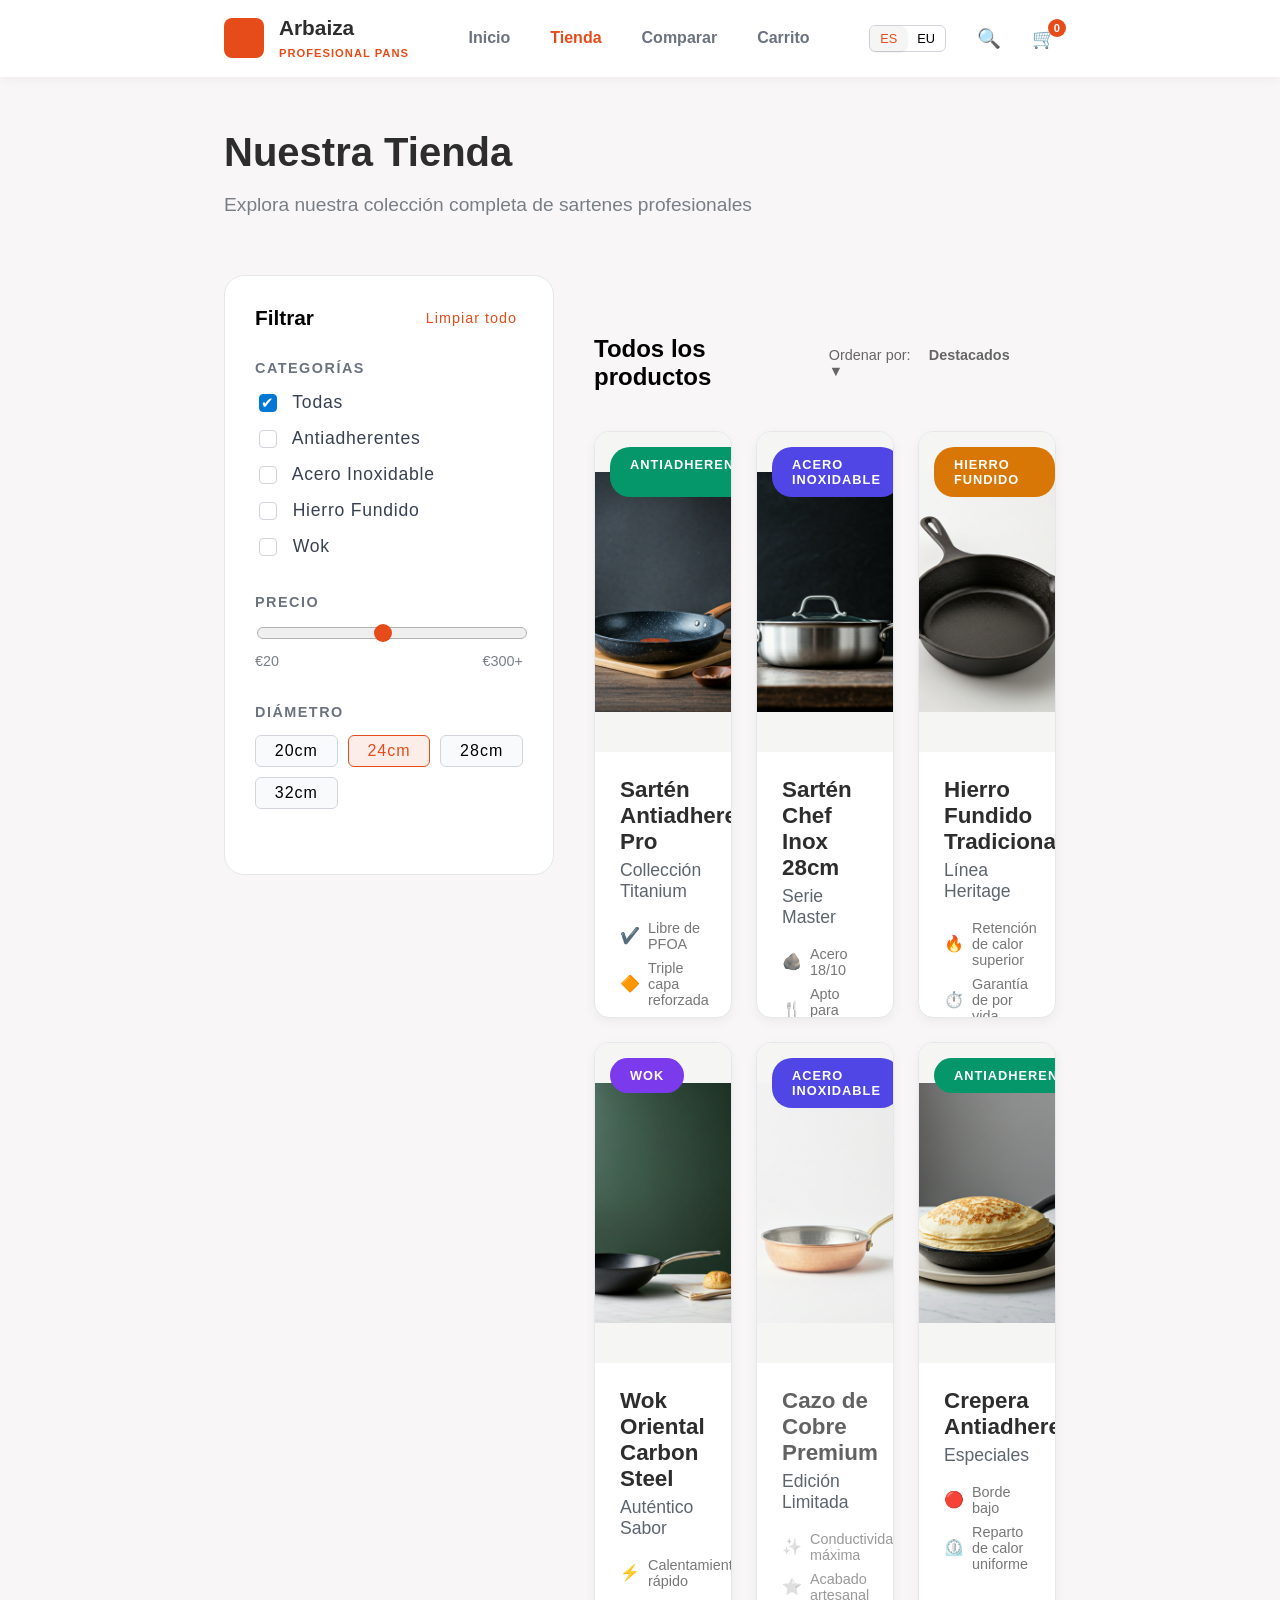
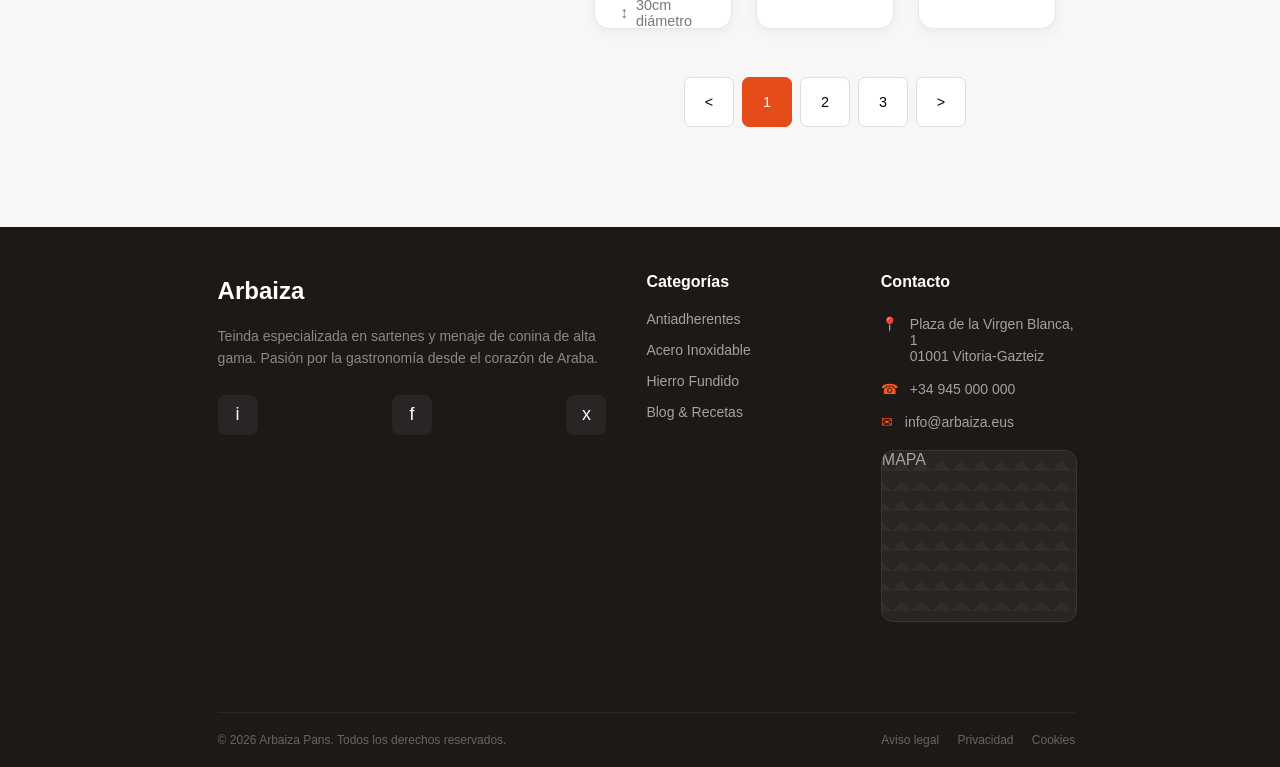
==== store.html @ c4584f26 "Store terminado" ====
<!DOCTYPE html>
<html lang="en">
<head>
    <meta charset="UTF-8">
    <meta name="viewport" content="width=device-width, initial-scale=1.0">
    <title>Arbaiza | PROFESIONAL PANS</title>
    <link rel="stylesheet" href="styles/style.css">
    <link rel="stylesheet" href="styles/style-store.css">
    <style>
        body {
            margin: 0;
            font-family: 'Segoe UI', Tahoma, Geneva, Verdana, sans-serif;
            background-color: #F8F6F6;
        }
    </style>
</head>
<body>
    <header class="header-container">
        <a href="index.html" class="brand-section">
            <div class="logo-box"></div>
            <div class="brand-text">
                <span class="brand-name">Arbaiza</span>
                <span class="brand-subtitle">PROFESIONAL PANS</span>
            </div>
        </a>

        <nav class="nav-menu">
            <a href="index.html" class="nav-link">Inicio</a>
            <a href="store.html" class="nav-link active">Tienda</a>
            <a href="comparison.html" class="nav-link">Comparar</a>
            <a href="cart.html" class="nav-link">Carrito</a>
        </nav>

        <div class="nav-actions">
            <div class="lang-selector">
                <span class="lang-option selected">ES</span>
                <span class="lang-option">EU</span>
            </div>

            <button class="icon-btn">🔍</button>

            <a href="cart.html" class="cart icon-btn">
                🛒
                <span class="cart-badge">0</span>
            </a>
        </div>
    </header>

    <main>
        <section class="store-header">
            <h1>Nuestra Tienda</h1>
            <p>Explora nuestra colección completa de sartenes profesionales</p>
        </section>
        <section class="store-container">
            <aside class="filters-sidebar">
                <div class="filter-group-header">
                    <h3>Filtrar</h3>
                    <button class="clear-filters">Limpiar todo</button>
                </div>
                <div class="filter-section">
                    <h4>CATEGORÍAS</h4>
                    <label class="filter-item"><input type="checkbox" checked> Todas</label>
                    <label class="filter-item"><input type="checkbox"> Antiadherentes</label>
                    <label class="filter-item"><input type="checkbox"> Acero Inoxidable</label>
                    <label class="filter-item"><input type="checkbox"> Hierro Fundido</label>
                    <label class="filter-item"><input type="checkbox"> Wok</label>
                </div>
                <div class="filter-section">
                    <h4>PRECIO</h4>
                    <div>
                        <input type="range" min="20" max="300" value="150" class="slider">
                        <div class="price-labels">
                            <span>€20</span>
                            <span>€300+</span>
                        </div>
                    </div>
                </div>
                <div class="filter-section">
                    <h4>DIÁMETRO</h4>
                    <div class="diameter-options">
                        <button class="diam-btn">20cm</button>
                        <button class="diam-btn active">24cm</button>
                        <button class="diam-btn">28cm</button>
                        <button class="diam-btn">32cm</button>
                    </div>
                </div>
            </aside>

            <div class="store-products-wrapper" style="margin-top: 40px;">
                <div class="cat-header">
                    <h2>Todos los productos</h2>
                    <div class="order-by">
                        <span>Ordenar por: &emsp;<strong>Destacados</strong></span>
                        <span>&emsp;&emsp;▼</span>
                    </div>
                </div>
                <div class="products">
                    <article class="products-card">
                        <div class="cards">
                            <span class="card card-green">ANTIADHERENTE</span>
                            <span class="card card-orange">BEST SELLER</span>
                        </div>
                        <div class="product-img">
                            <img src="images/antiadherente.png">
                        </div>
                        <div class="product-info">
                            <h3>Sartén Antiadherente Pro</h3>
                            <p class="collection">Collección Titanium</p>
                            <div class="spect">
                                <p><span>✔️</span> Libre de PFOA</p>
                                <p><span>🔶</span> Triple capa reforzada</p>
                            </div>
                            <div class="product-footer">
                                <span class="price">€45.90</span>
                                <button class="add-to-card">🛒</button>
                            </div>
                        </div>
                    </article>
                    <article class="products-card">
                        <div class="cards">
                            <span class="card card-blue">ACERO INOXIDABLE</span>
                        </div>
                        <div class="product-img">
                            <img src="images/inox.png">
                        </div>
                        <div class="product-info">
                            <h3>Sartén Chef Inox 28cm</h3>
                            <p class="collection">Serie Master</p>
                            <div class="spect">
                                <p><span>🪨</span> Acero 18/10</p>
                                <p><span>🍴</span> Apto para horno</p>
                            </div>
                            <div class="product-footer">
                                <span class="price">€62.50</span>
                                <button class="add-to-card">🛒</button>
                            </div>
                        </div>
                    </article>
                    <article class="products-card">
                        <div class="cards">
                            <span class="card card-yellow">HIERRO FUNDIDO</span>
                        </div>
                        <div class="product-img">
                            <img src="images/hierro.png">
                        </div>
                        <div class="product-info">
                            <h3>Hierro Fundido Tradicional</h3>
                            <p class="collection">Línea Heritage</p>
                            <div class="spect">
                                <p><span>🔥</span> Retención de calor superior</p>
                                <p><span>⏱️</span> Garantía de por vida</p>
                            </div>
                            <div class="product-footer">
                                <span class="price">€38.00</span>
                                <button class="add-to-card">🛒</button>
                            </div>
                        </div>
                    </article>
                    <article class="products-card">
                        <div class="cards">
                            <span class="card card-purple">WOK</span>
                        </div>
                        <div class="product-img">
                            <img src="images/wok.png">
                        </div>
                        <div class="product-info">
                            <h3>Wok Oriental Carbon Steel</h3>
                            <p class="collection">Auténtico Sabor</p>
                            <div class="spect">
                                <p><span>⚡</span> Calentamiento rápido</p>
                                <p><span>↕️</span> 30cm diámetro</p>
                            </div>
                            <div class="product-footer">
                                <span class="price">€54.20</span>
                                <button class="add-to-card">🛒</button>
                            </div>
                        </div>
                    </article>
                    <article class="products-card product-card-agotado">
                        <div class="cards">
                            <span class="card card-blue">ACERO INOXIDABLE</span>
                            <span class="card card-grey">AGOTADO</span>
                        </div>
                        <div class="product-img">
                            <img src="images/cobre.png">
                        </div>
                        <div class="product-info">
                            <h3>Cazo de Cobre Premium</h3>
                            <p class="collection">Edición Limitada</p>
                            <div class="spect">
                                <p><span>✨</span> Conductividad máxima</p>
                                <p><span>⭐</span> Acabado artesanal</p>
                            </div>
                            <div class="product-footer">
                                <span class="price">€120.00</span>
                                <button class="add-to-card">🔔</button>
                            </div>
                        </div>
                    </article>
                    <article class="products-card">
                        <div class="cards">
                            <span class="card card-green">ANTIADHERENTE</span>
                            <span class="card card-red">-15%</span>
                        </div>
                        <div class="product-img">
                            <img src="images/crepera.png">
                        </div>
                        <div class="product-info">
                            <h3>Crepera Antiadherente</h3>
                            <p class="collection">Especiales</p>
                            <div class="spect">
                                <p><span>🔴</span> Borde bajo</p>
                                <p><span>⏲️</span> Reparto de calor uniforme</p>
                            </div>
                            <div class="product-footer">
                                <div class="price-group">
                                    <span class="descuento">€32.00</span>
                                    <span class="price">€27.20</span>
                                </div>
                                <button class="add-to-card">🛒</button>
                            </div>
                        </div>
                    </article>
                </div>
                <nav class="paginacion" >
                    <button class="pag-nav">&lt;</button>
                    <button class="pag-num active">1</button>
                    <button class="pag-num">2</button>
                    <button class="pag-num">3</button>
                    <button class="pag-nav">&gt;</button>
                </nav>
            </div>
        </section>
    </main>

    <footer>
        <div class="footer-container">
            <div class="footer-bio">
                <h2>Arbaiza</h2>
                <p>Teinda especializada en sartenes y menaje de conina de alta gama. Pasión por la gastronomía desde el corazón de Araba.</p>
                <div class="social-icons">
                    <div class="icon-box">i</div>
                    <div class="icon-box">f</div>
                    <div class="icon-box">x</div>
                </div>
            </div>
            <div class="footer-cat">
                <h3>Categorías</h3>
                <ul>
                    <li>Antiadherentes</li>
                    <li>Acero Inoxidable</li>
                    <li>Hierro Fundido</li>
                    <li>Blog & Recetas</li>
                </ul>
            </div>
            <div class="footer-contact">
                <h3>Contacto</h3>
                <div class="contact-item">
                    <span class="contact-icon">&#128205;</span>
                    <p>Plaza de la Virgen Blanca, 1<br>01001 Vitoria-Gazteiz</p>
                </div>
                <div class="contact-item">
                    <span class="contact-icon">&#9742;</span>
                    <p>+34 945 000 000</p>
                </div>
                <div class="contact-item">
                    <span class="contact-icon">&#9993;</span>
                    <p>info@arbaiza.eus</p>
                </div>
                <div class="map-box">MAPA</div>
            </div>
        </div>
        <div class="footer-bottom">
            <span>&copy; 2026 Arbaiza Pans. Todos los derechos reservados.</span>
            <div class="legal-links">
                <span>Aviso legal</span>
                <span>Privacidad</span>
                <span>Cookies</span>
            </div>
        </div>
    </footer>
</body>
</html>
---- styles/style.css ----
/*********
* Header *
*********/

.header-container {
	padding: 18px 17.5%;
	display: flex;
	align-items: center;
	justify-content: space-between;
	/* padding: 20px 5%; */
	background-color: #ffffff;
	box-shadow: 0 2px 10px rgba(0, 0, 0, 0.05);
}

/* Header Brand Logo */
.brand-section {
	display: flex;
	align-items: center;
	gap: 15px;
	text-decoration: none;
	cursor: pointer;
}
.logo-box {
	width: 40px;
	height: 40px;
	background-color: #e64c19;
	border-radius: 8px;
}
.brand-text {
	display: flex;
	flex-direction: column;
}
.brand-name {
	font-size: 1.3rem;
	font-weight: 800;
	color: #2d2d2d;
	line-height: 1;
}
.brand-subtitle {
	font-size: 0.7rem;
	font-weight: 700;
	color: #e64c19;
	letter-spacing: 1px;
	margin-top: 8px;
}

/* Header Navegacion */
.nav-menu {
	display: flex;
	gap: 2.5rem;
}
.nav-link {
	text-decoration: none;
	color: #6b7280;
	font-size: 1rem;
	font-weight: 700;
}
.nav-link:hover, .nav-link.active {
	color: #e64c19;
}

/* Header Actions */
.nav-actions {
	display: flex;
	align-items: center;
	gap: 25px;
}
.lang-selector {
	display: flex;
	background-color: #ffffff;
	border-radius: 6px;
	border: 1px solid #d1d5db;
	font-size: 0.8rem;
}
.lang-option {
	padding: 5px 10px;
	cursor: pointer;
}
.lang-option:hover {
	color: #e64c19;
}
.lang-option.selected {
	background-color: #f5f5f4;
	color: #e64c19;
	padding: 5px 10px;
	border-radius: 8px;
	box-shadow: 0 1px 3px rgba(0,0,0,0.1);
}
.icon-btn {
	background: none;
	border: none;
	cursor: pointer;
	font-size: 1.2rem;
	text-decoration: none;
}
.icon-btn:hover {
	color: #e64c19;
}
.cart {
	position: relative;
}
.cart-badge {
	position: absolute;
	top: -8px;
	right: -10px;
	background-color: #e64c19;
	color: white;
	font-size: 0.7rem;
	width: 18px;
	height: 18px;
	border-radius: 50%;
	display: flex;
	align-items: center;
	justify-content: center;
	font-weight: bold;
}



/*******
* Main *
*******/

.main {
	background: linear-gradient(to right, 
			rgba(30, 10, 1, 0.8) 0%, 
			rgba(30, 10, 1, 0.4) 60%, 
			rgba(30, 10, 1, 0.1) 100% ), 
		linear-gradient(rgba(0,0,0,0.5), rgba(0,0,0,0.5)),
		url('../images/cocina.png') center/cover;
	height: 600px;
	display: flex;
	align-items: center;
	justify-content: center;
	text-align: left;
	color: white;
}
.main-content h1 {
	font-size: 4rem;
	margin-bottom: 1rem;
}
.main-content p {
	max-width: 750px;
	font-size: 1.3rem;
	opacity: 0.7;
	margin-bottom: 3rem;
}
.btn-catalogo {
	background-color: #e64c19;
	text-decoration: none;
	color: #ffffff;
	padding: 15px 40px;
	border-radius: 11px;
	font-weight: bold;
	font-size: 1.2rem;
}

.categories {
	display: grid;
	grid-template-columns: repeat(2, 1fr);
	gap: 20px;
	padding: 50px 20% 10px;
}
.categori-card {
	height: 220px;
	border-radius: 15px;
	display: flex;
	align-items: flex-end;
	background-size: cover;
	background-position: center;
	cursor: pointer;
}
/* .categori-card:hover {
	transform: translateY(-5px);
} */
.cat-anti {
	background:
		linear-gradient(to top, 
				rgba(0, 0, 0, 0.8) 0%, 
				rgba(0, 0, 0, 0.4) 40%, 
				rgba(0, 0, 0, 0.1) 80% ), 
		url('../images/antiadherente.png') center/cover;
}
.cat-inox {
	background:
		linear-gradient(to top, 
				rgba(0, 0, 0, 0.8) 0%, 
				rgba(0, 0, 0, 0.4) 40%, 
				rgba(0, 0, 0, 0.1) 80% ), 
		url('../images/inox2.png') center/cover;
}
.cat-hierro {
	background:
		linear-gradient(to top, 
				rgba(0, 0, 0, 0.8) 0%, 
				rgba(0, 0, 0, 0.4) 40%, 
				rgba(0, 0, 0, 0.1) 80% ), 
		url('../images/hierro2.png') center/cover;
}
.cat-wok {
	background:
		linear-gradient(to top, 
				rgba(0, 0, 0, 0.8) 0%, 
				rgba(0, 0, 0, 0.4) 40%, 
				rgba(0, 0, 0, 0.1) 80% ), 
		url('../images/wok.png') center/cover;
}
.cat-info {
	color: white;
	margin: 30px;
}
.cat-info h3 {
	font-size: 1.5rem;
	margin: 0;
	margin-bottom: 10px;
}
.cat-info p {
	opacity: 0.8;
	font-size: 1.1rem;
	margin: 0;
}

/* Catalogo */
.cat-container {
	padding: 10px 20%;
}
.cat-header {
	display: flex;
	justify-content: space-between;
	align-items: center;
	margin-bottom: 20px;
}
.cat-header h2 {
	font-size: 1.5rem;
}
.order-by {
	font-size: 0.9rem;
	cursor: pointer;
	color: #666;
}

/* Productos */
.products {
	display: grid;
	grid-template-columns: repeat(3, 1fr);
	gap: 2rem;
	margin-bottom: 3rem;
}
.products-card {
	background-color: #ffffff;
	border-radius: 15px;
	border: 1px solid #E5E7EB;
	overflow: hidden;
	position: relative;
	display: flex;
	flex-direction: column;
	box-shadow: 0 4px 12px rgba(0,0,0,0.05);
	/* transition: transform 0.3s ease, box-shadow 0.3s ease; */
}
/* .products-card:hover {
	transform: translateY(-8px);
	box-shadow: 0 10px 20px rgba(0,0,0,0.1);
} */
.cards {
	/* justify-content: space-between; */
	position: absolute;
	top: 15px;
	left: 15px;
	display: flex;
	gap: 8px;
	z-index: 10;
}
.card {
	padding: 10px;
	font-weight: 800;
	letter-spacing: 1px;
	padding: 10px 20px;
	border-radius: 20px;
	color: #ffffff;
	font-size: 0.8rem;
}
.card-green { background-color: #059669; }
.card-yellow { background-color: #D97706; }
.card-blue { background-color: #4F46E5; }
.card-purple { background-color: #7C3AED; }
.card-orange { background-color: #E64C19; }
.card-red { background-color: #DC2626; }
.card-grey { background-color: #8E939E; }
.product-img {
	background-color: #F5F5F4;
	height: 320px;
	display: flex;
	align-items: center;
	justify-content: center;
}
.product-img img {
	height: 75%;
	width: auto;
}
.product-info {
	height: 215px;
	padding: 25px;
}
.product-info h3 {
	margin: 0;
	color: #2D2D2D;
	font-size: 1.4rem;
}
.product-card-agotado .product-img img {
	filter: opacity(0.7);
}
.product-card-agotado .product-info h3,
.product-card-agotado .product-info .spect {
	filter: grayscale(1) opacity(0.75);
}
.product-card-agotado .price {
	color: #bbb;
	text-decoration: line-through;
	font-size: 1rem;
	font-weight: normal;
}
.product-card-agotado .cart-btn {
	background-color: #f5f5f5;
	color: #999;
}
.product-card-agotado .cart-btn:hover {
	background-color: #eeeeee;
	color: #666;
}
.collection {
	color: #5C656D;
	margin-top: 5px;
	font-size: 1.1rem;
}
.spect {
	margin-bottom: 25px;
}
.spect p {
	font-size: 0.9rem;
	color: #777;
	margin: 8px 0;
	display: flex;
	align-items: center;
}
.spect span {
	margin-right: 8px;
	font-size: 1rem;
}
.product-footer {
	display: flex;
	justify-content: space-between;
	align-items: center;
	padding-top: 15px;
}
.price {
	color: #E64C19;
	font-size: 1.5rem;
	font-weight: 700;
}
.price-group {
	display: flex;
	align-items: baseline; 
	gap: 10px;
}
.descuento {
	color: #bbb;
	text-decoration: line-through;
	font-size: 1rem;
}
.add-to-card {
	background-color: #FCEDE8;
	border: none;
	width: 50px;
	height: 50px;
	font-size: 1.5rem;
	border-radius: 15px;
	/* color: #E45d33; */
	cursor: pointer;
}
.add-to-card:hover {
	background-color: #EA7751;
}

/* Navegacion de paginas */
.paginacion {
	display: flex;
	justify-content: center;
	gap: 8px;
	margin-bottom: 40px;
}
.pag-nav, .pag-num {
	width: 50px;
	height: 50px;
	display: flex;
	align-items: center;
	justify-content: center;
	border: 1px solid #ddd;
	background-color: #ffffff;
	border-radius: 7px;
	cursor: pointer;
	font-size: 0.9rem;
}
.pag-num.active {
	background-color: #E64C19;
	border-color: #e64c19;
	color: #ffffff;
}
.pag-num:hover:not(.active) {
	background-color: #f0f0f0;
}



/*********
* Footer *
*********/

footer {
	background-color: #1c1917;
	color: #a3a3a3;
	padding: 30px 16% 20px 17%;
}
.footer-container {
	display: grid;
	grid-template-columns: 2fr 1fr 1fr;
	gap: 40px;
	/* max-width: 1200px; */
	margin: 0 auto;
}

/* Footer Bio */
.footer-bio {
	max-width: 420px;
}
.footer-bio h2 {
	color: #ffffff;
	font-size: 24px;
	margin-bottom: 20px;
}
.footer-bio p {
	line-height: 1.6;
	font-size: 14px;
	margin-bottom: 25px;
	color: #908781;
}
.social-icons {
	display: flex;
	justify-content: space-between;
	gap: 15px;
}
.icon-box {
	width: 40px;
	height: 40px;
	background-color: #292524;
	border-radius: 8px;
	display: flex;
	justify-content: center;
	align-items: center;
	color: #ffffff;
	font-size: 18px;
	cursor: pointer;
}

/* Footer Categorias */
.footer-cat h3 {
	color: #ffffff;
	font-size: 16px;
	margin-bottom: 20px;
}
.footer-cat ul {
	list-style: none;
	padding: 0;
}
.footer-cat li {
	margin-bottom: 15px;
	font-size: 14px;
	cursor: pointer;
}
.footer-cat li:hover {
	color: #ffffff;
}

/* Footer Contacto */
.footer-contact h3 {
	color: #ffffff;
	font-size: 16px;
	margin-bottom: 25px;
}
.contact-item {
	display: flex;
	align-items: flex-start;
	gap: 12px;
	font-size: 14px;
	margin-bottom: 17px;
}
.footer-contact p {
	margin: 0;
}
.contact-item span.contact-icon {
	color: #ff5722;
}
.map-box {
	width: 100%;
	height: 170px;
	background: #2a2522; /* Placeholder del mapa */
	border-radius: 12px;
	margin-top: 20px;
	margin-bottom: 40px;
	overflow: hidden;
	border: 1px solid #3d3531;
	/* Simulación visual del mapa */
	background-image: linear-gradient(45deg, #332d2a 25%, transparent 25%), 
						linear-gradient(-45deg, #332d2a 25%, transparent 25%);
	background-size: 20px 20px;
}

/* Footer Bottom */
.footer-bottom {
	margin-top: 50px;
	padding-top: 20px;
	border-top: 1px solid #2d2825;
	display: flex;
	justify-content: space-between;
	font-size: 12px;
	color: #666;
}
.legal-links span {
	margin-left: 15px;
	cursor: pointer;
}
---- styles/style-store.css ----
/********
* Store *
********/
/* Header */
.store-header {
    padding: 20px 17.5% 20px;
    /* Linea */
}
.store-header h1 {
    font-size: 2.5rem;
    margin-bottom: 10px;
    color: #2D2D2D;
}
.store-header p {
    color: #787E87;
    font-size: 1.2rem;
}

/* Store container */
.store-container {
    display: grid;
    grid-template-columns: 350px 1fr; /* Cambiar tamamnio */
    gap: 20px;
    padding: 20px 17.5% 60px
}
.filters-sidebar {
    margin-right: 20px;
    background-color: #ffffff;
    padding: 30px;
    border-radius: 20px;
    border: 1px solid #E5E7EB;
    height: fit-content;
}
.filter-group-header {
    display: flex;
    justify-content: space-between;
    align-items: center;
    margin-bottom: 30px;
}
.filter-group-header h3 {
    margin: 0;
    font-size: 1.3rem;
}
.clear-filters {
    background: none;
    border: none;
    color: #E64C19;
    font-size: 0.9rem;
    cursor: pointer;
    letter-spacing: 1px;
}

.filter-section {
    margin-bottom: 35px;
}
.filter-section h4 {
    font-size: 0.9rem;
    letter-spacing: 1.5px;
    color: #6B7280;
    margin-bottom: 15px;
}
.filter-item {
    display: block;
    margin-bottom: 12px;
    font-size: 1.1rem;
    letter-spacing: 0.75px;
    color: #374151;
    cursor: pointer;
}
.filter-item input {
    margin-right: 10px;
    appearance: none;
    -webkit-appearance: none;
    width: 18px;
    height: 18px;
    border: 1px solid #d1d5db;
    border-radius: 4px;
    background-color: #fFFFff;
    cursor: pointer;
    position: relative;
    vertical-align: middle;
}
.filter-item input[type="checkbox"]:checked {
    background-color: #0078D4;
    border-color: #0078D4;
}
.filter-item input[type="checkbox"]:checked::after {
    content: '✔';
    position: absolute;
    color: white;
    font-size: 15px;
    top: 45%;
    left: 48%;
    transform: translate(-50%, -50%);
}
.slider {
    appearance: none;
    -webkit-appearance: none;
    width: 100%;
    height: 10px;
    cursor: pointer;
    border-radius: 20px;
    background-color: #EFEFEF;
    border: 1px solid #B2B2B2;
}
.slider::-webkit-slider-thumb {
    appearance: none;
    width: 18px;
    height: 18px;
    background: #E64C19;
    border-radius: 50%;
    cursor: pointer;
}
.price-labels {
    display: flex;
    justify-content: space-between;
    margin-top: 10px;
    font-size: 0.9rem;
    color: #797F88;
}
.diameter-options {
    display: grid;
    grid-template-columns: repeat(3, 1fr);
    gap: 10px;
}
.diam-btn {
    padding: 6px 5px;
    border: 1px solid #D1D5DB;
    background-color: #F9FAFB;
    border-radius: 6px;
    font-size: 1rem;
    letter-spacing: 1px;
    cursor: pointer;
}
.diam-btn.active, .diam-btn:hover {
    background-color: #FCEDE8;
    color: #E64C19;
    border-color: #E64C19;
}

/* Products */
.store-products-wrapper .products {
    grid-template-columns: repeat(3, 1fr);
    gap: 1.5rem;
}
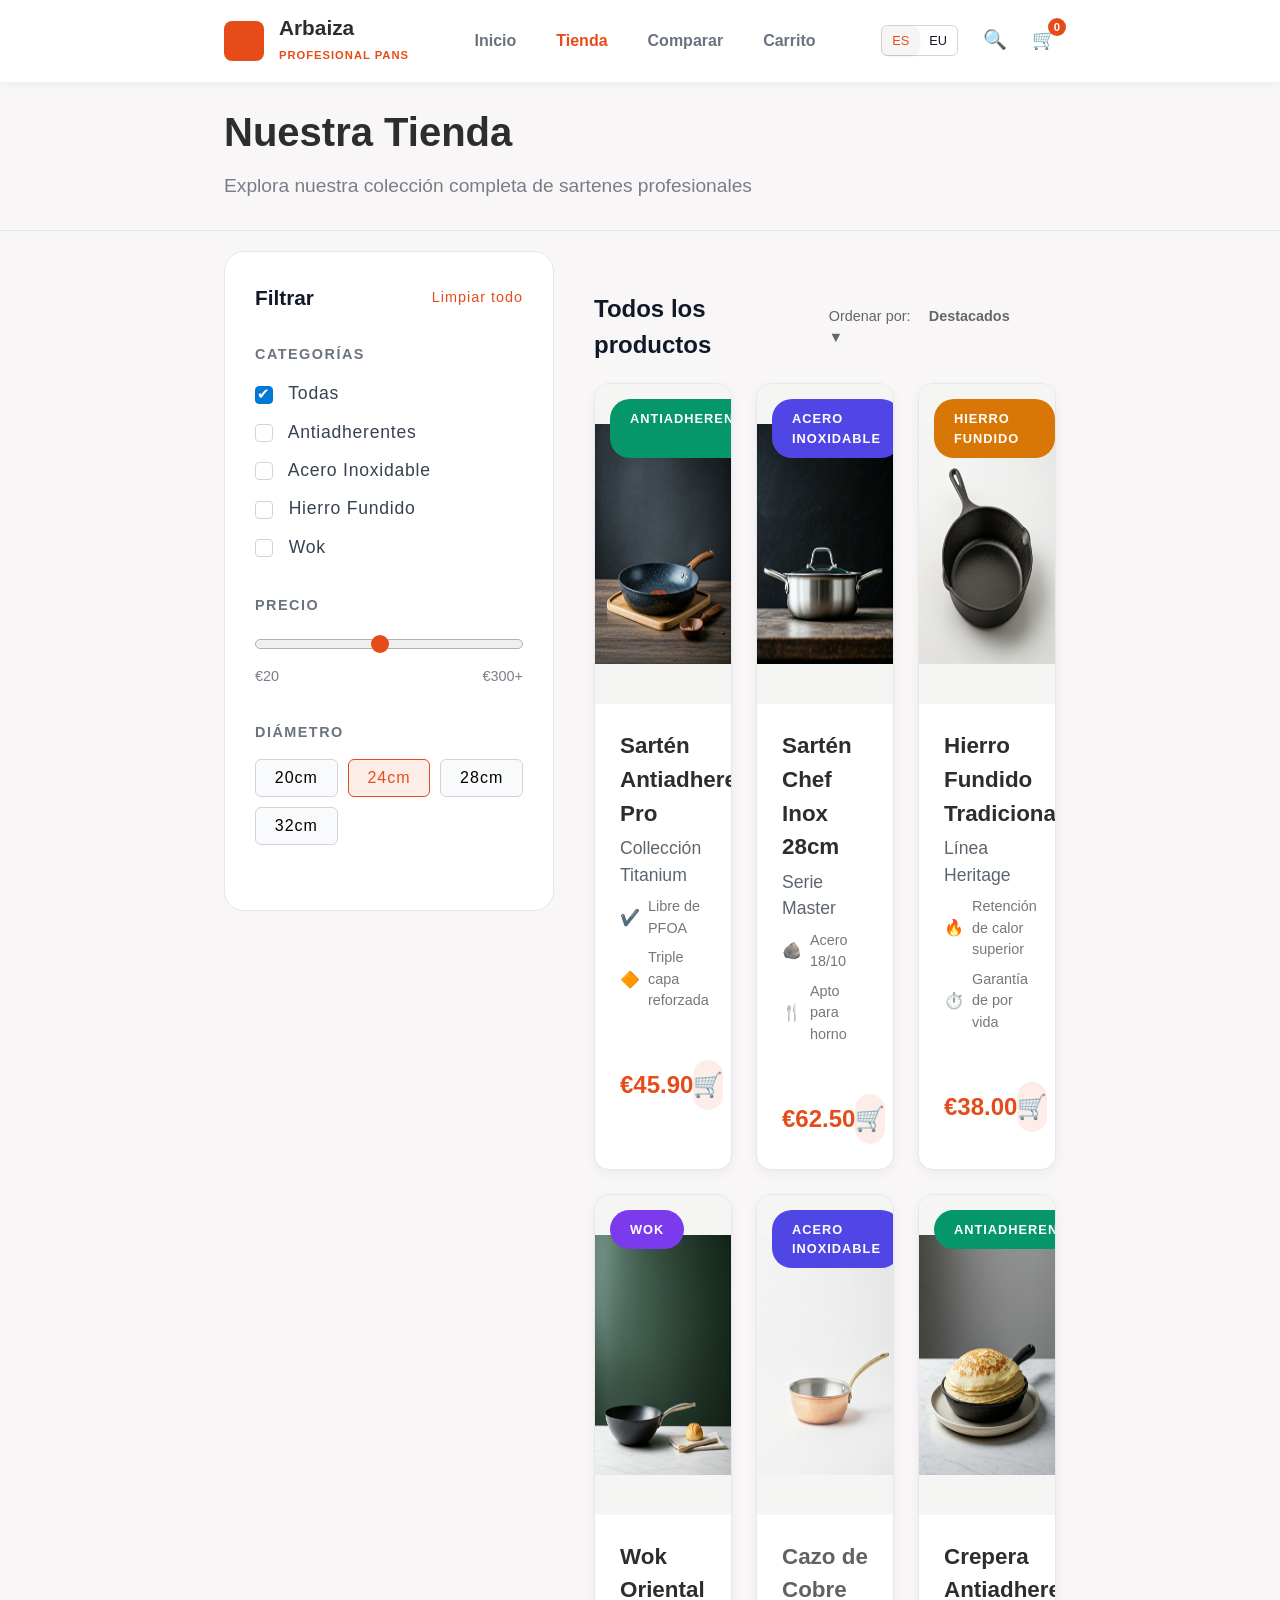
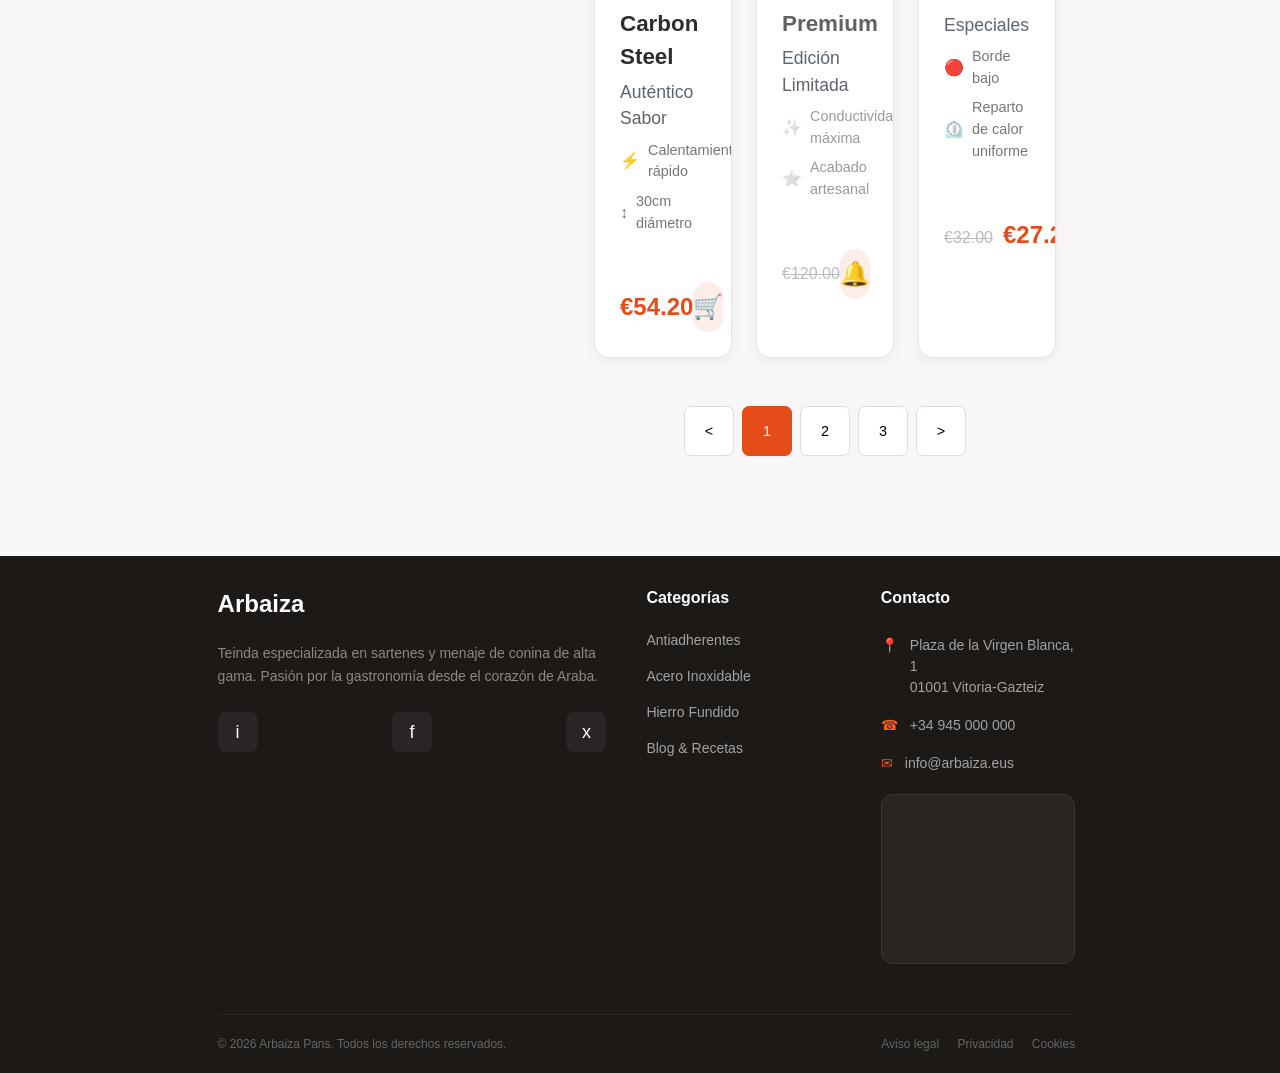
==== commit 7ffe51d7: "Proyecto terminado" ====
--- a/store.html
+++ b/store.html
@@ -5,14 +5,7 @@
     <meta name="viewport" content="width=device-width, initial-scale=1.0">
     <title>Arbaiza | PROFESIONAL PANS</title>
     <link rel="stylesheet" href="styles/style.css">
-    <link rel="stylesheet" href="styles/style-store.css">
-    <style>
-        body {
-            margin: 0;
-            font-family: 'Segoe UI', Tahoma, Geneva, Verdana, sans-serif;
-            background-color: #F8F6F6;
-        }
-    </style>
+    <link rel="stylesheet" href="styles/style-extra.css">
 </head>
 <body>
     <header class="header-container">
@@ -267,7 +260,15 @@
                     <span class="contact-icon">&#9993;</span>
                     <p>info@arbaiza.eus</p>
                 </div>
-                <div class="map-box">MAPA</div>
+                <div class="map-box">
+                    <iframe 
+                        src="https://www.google.com/maps/embed?pb=!1m18!1m12!1m3!1d2925.215570087132!2d-2.675314023419389!3d42.84719260421293!2m3!1f0!2f0!3f0!3m2!1i1024!2i768!4f13.1!3m3!1m2!1s0xd4fc26c79a9f979%3A0x66c5c84d7a8d870!2sPlaza%20de%20la%20Virgen%20Blanca%2C%2001001%20Vitoria-Gasteiz%20Araba!5e0!3m2!1ses!2ses!4v1700000000000!5m2!1ses!2ses" 
+                        style="border:0;" 
+                        allowfullscreen="" 
+                        loading="lazy" 
+                        referrerpolicy="no-referrer-when-downgrade">
+                    </iframe>
+                </div>
             </div>
         </div>
         <div class="footer-bottom">
--- a/styles/style.css
+++ b/styles/style.css
@@ -1,6 +1,59 @@
+/* Reset */
+/* 1. CSS Reset & Global Base */
+*, *::before, *::after {
+    margin: 0;
+    padding: 0;
+    box-sizing: border-box; /* Crucial para que el padding no afecte al ancho total */
+    outline: none;
+}
+
+html {
+    scroll-behavior: smooth; /* Para que la navegación entre secciones sea fluida */
+    font-size: 16px; /* Base para el uso de unidades REM */
+}
+
+body {
+    line-height: 1.5;
+    -webkit-font-smoothing: antialiased; /* Mejora la legibilidad de la fuente */
+    background-color: #F8F6F6; /* Gris muy claro de fondo que vemos en las capturas */
+    color: #111827; /* Gris oscuro casi negro para el texto principal */
+    font-family: 'Segoe UI', Tahoma, Geneva, Verdana, sans-serif;
+}
+
+/* 2. Reseteo de elementos específicos */
+img, picture, video, canvas, svg {
+    display: block;
+    max-width: 100%; /* Evita que las imágenes se salgan de sus contenedores */
+}
+
+input, button, textarea, select {
+    font: inherit; /* Hereda la tipografía del body */
+}
+
+a {
+    text-decoration: none;
+    color: inherit;
+}
+
+ul, ol {
+    list-style: none; /* Quita los puntos de las listas (usado en el footer) */
+}
+
+button {
+    cursor: pointer;
+    border: none;
+    background: none;
+}
+
+
 /*********
 * Header *
 *********/
+body {
+	margin: 0;
+	font-family: 'Segoe UI', Tahoma, Geneva, Verdana, sans-serif;
+	background-color: #F8F6F6;
+}
 
 .header-container {
 	padding: 18px 17.5%;
@@ -298,7 +351,7 @@
 	width: auto;
 }
 .product-info {
-	height: 215px;
+	height: auto;
 	padding: 25px;
 }
 .product-info h3 {
@@ -500,18 +553,18 @@
 	color: #ff5722;
 }
 .map-box {
-	width: 100%;
-	height: 170px;
-	background: #2a2522; /* Placeholder del mapa */
-	border-radius: 12px;
-	margin-top: 20px;
-	margin-bottom: 40px;
-	overflow: hidden;
-	border: 1px solid #3d3531;
-	/* Simulación visual del mapa */
-	background-image: linear-gradient(45deg, #332d2a 25%, transparent 25%), 
-						linear-gradient(-45deg, #332d2a 25%, transparent 25%);
-	background-size: 20px 20px;
+    width: 100%;
+    height: 170px;
+    background: #2a2522; 
+    border-radius: 12px;
+    margin-top: 20px;
+    overflow: hidden;
+    border: 1px solid #3d3531;
+    position: relative;
+}
+.map-box iframe {
+    width: 100%;
+    height: 100%;
 }
 
 /* Footer Bottom */
--- a/styles/style-extra.css
+++ b/styles/style-extra.css
@@ -0,0 +1,601 @@
+/********
+* Store *
+********/
+/* Header */
+.store-header {
+    padding: 20px 17.5% 10px;
+    border-bottom: 1px solid #E5E7EB;
+}
+.store-header h1 {
+    font-size: 2.5rem;
+    margin-bottom: 10px;
+    color: #2D2D2D;
+}
+.store-header p {
+    color: #787E87;
+    font-size: 1.2rem;
+    margin-bottom: 20px;
+}
+
+/* Store container */
+.store-container {
+    display: grid;
+    grid-template-columns: 350px 1fr; /* Cambiar tamamnio */
+    gap: 20px;
+    padding: 20px 17.5% 60px;
+}
+.filters-sidebar {
+    margin-right: 20px;
+    background-color: #ffffff;
+    padding: 30px;
+    border-radius: 20px;
+    border: 1px solid #E5E7EB;
+    height: fit-content;
+}
+.filter-group-header {
+    display: flex;
+    justify-content: space-between;
+    align-items: center;
+    margin-bottom: 30px;
+}
+.filter-group-header h3 {
+    margin: 0;
+    font-size: 1.3rem;
+}
+.clear-filters {
+    background: none;
+    border: none;
+    color: #E64C19;
+    font-size: 0.9rem;
+    cursor: pointer;
+    letter-spacing: 1px;
+}
+
+.filter-section {
+    margin-bottom: 35px;
+}
+.filter-section h4 {
+    font-size: 0.9rem;
+    letter-spacing: 1.5px;
+    color: #6B7280;
+    margin-bottom: 15px;
+}
+.filter-item {
+    display: block;
+    margin-bottom: 12px;
+    font-size: 1.1rem;
+    letter-spacing: 0.75px;
+    color: #374151;
+    cursor: pointer;
+}
+.filter-item input {
+    margin-right: 10px;
+    appearance: none;
+    -webkit-appearance: none;
+    width: 18px;
+    height: 18px;
+    border: 1px solid #d1d5db;
+    border-radius: 4px;
+    background-color: #fFFFff;
+    cursor: pointer;
+    position: relative;
+    vertical-align: middle;
+}
+.filter-item input[type="checkbox"]:checked {
+    background-color: #0078D4;
+    border-color: #0078D4;
+}
+.filter-item input[type="checkbox"]:checked::after {
+    content: '✔';
+    position: absolute;
+    color: white;
+    font-size: 15px;
+    top: 45%;
+    left: 48%;
+    transform: translate(-50%, -50%);
+}
+.slider {
+    appearance: none;
+    -webkit-appearance: none;
+    width: 100%;
+    height: 10px;
+    cursor: pointer;
+    border-radius: 20px;
+    background-color: #EFEFEF;
+    border: 1px solid #B2B2B2;
+}
+.slider::-webkit-slider-thumb {
+    appearance: none;
+    width: 18px;
+    height: 18px;
+    background: #E64C19;
+    border-radius: 50%;
+    cursor: pointer;
+}
+.price-labels {
+    display: flex;
+    justify-content: space-between;
+    margin-top: 10px;
+    font-size: 0.9rem;
+    color: #797F88;
+}
+.diameter-options {
+    display: grid;
+    grid-template-columns: repeat(3, 1fr);
+    gap: 10px;
+}
+.diam-btn {
+    padding: 6px 5px;
+    border: 1px solid #D1D5DB;
+    background-color: #F9FAFB;
+    border-radius: 6px;
+    font-size: 1rem;
+    letter-spacing: 1px;
+    cursor: pointer;
+}
+.diam-btn.active, .diam-btn:hover {
+    background-color: #FCEDE8;
+    color: #E64C19;
+    border-color: #E64C19;
+}
+
+/* Products */
+.store-products-wrapper .products {
+    grid-template-columns: repeat(3, 1fr);
+    gap: 1.5rem;
+}
+
+
+
+/***********
+* Comparar *
+***********/
+.comparison-container {
+    padding: 20px 17.5% 80px;
+    overflow-x: auto;
+}
+.comparison-table {
+    width: 100%;
+    background-color: #ffffff;
+    overflow: hidden;
+    border: 1px solid #E5E7EB;
+    border-radius: 15px;
+    box-shadow: 0 5px 5px rgba(0, 0, 0, 0.05);
+    text-align: center;
+}
+.comparison-table th {
+    border-bottom: 1px solid #E5E7EB;
+    font-size: 1.3rem;
+    font-weight: 700;
+} 
+.comparison-table td {
+    padding: 30px 15px;
+    border-bottom: 1px solid #E5E7EB;
+    font-size: 1.2rem;
+}
+.row-label {
+    background-color: #FAFAF9;
+    color: #2D2D2D;
+    width: 410px;
+}
+
+.comp-img-wrapper img {
+    max-height: 350px;
+}
+.comp-img-wrapper p {
+    margin: 0;
+    letter-spacing: 0.5px;
+    font-size: 1.3rem;
+    color: #2d2d2d;
+}
+.comp-price {
+    color: #E64C19;
+    font-size: 1.5rem !important;
+    font-weight: 700;
+}
+.check-yes {
+    color: #059669; 
+    font-weight: bold;
+    margin-right: 5px;
+}
+.check-no {
+    color: #DC2626;
+    font-weight: bold;
+    margin-right: 5px;
+}
+.stars {
+    color: #E64C19;
+    font-size: 1rem;
+}
+.stars span {
+    color: black;
+    font-size: 1rem;
+    margin-left: 5px;
+}
+.comp-actions {
+    display: flex;
+    align-items: center;
+    justify-content: center;
+    gap: 35px;
+}
+.view-link {
+    color: #2D2D2D;
+    text-decoration: none;
+    font-weight: 600;
+}
+.btn-cart-rect {
+    background-color: #E64C19;
+    color: white;
+    border: none;
+    padding: 10px 30px;
+    border-radius: 12px;
+    cursor: pointer;
+    font-size: 1.2rem;
+    box-shadow: 0 4px 10px rgba(230, 76, 25, 0.3);
+}
+
+
+
+/**********
+* Carrito *
+**********/
+.cart-layout-container {
+    display: flex;
+    gap: 30px;
+    padding: 20px 17.5% 80px;
+    align-items: flex-start;
+}
+.cart-items-section {
+    flex: 2;
+    background-color: white;
+    border-radius: 15px;
+    border: 2px solid #E5E7EB;
+    overflow: hidden;
+}
+.cart-table-header {
+    display: grid;
+    background-color: #FAFAF9;
+    grid-template-columns: 2.5fr 1.1fr 1.1fr 1fr;
+    padding: 30px 30px;
+    border-bottom: 2px solid #F3F4F6;
+    font-size: 1rem;
+    font-weight: 700;
+    color: #6B7280;
+    letter-spacing: 1px;
+}
+.cart-item-row {
+    display: grid;
+    grid-template-columns: 2.45fr 1fr 1.1fr 1fr;
+    align-items: center;
+    padding: 25px 30px;
+    border-bottom: 2px solid #F3F4F6;
+}
+.cart-item-row:last-child {
+    border-bottom: none;
+}
+
+.cart-item-info {
+    display: flex;
+    align-items: center;
+    gap: 20px;
+}
+.cart-item-info img {
+    width: 90px;
+    height: 90px;
+    border-radius: 5px;
+}
+.item-details h3 {
+    margin: 0;
+    font-size: 1.2rem;
+    color: #111827;
+}
+.item-details p {
+    margin: 5px 0 0;
+    font-size: 1rem;
+    color: #6B7280;
+}
+.item-price, .item-total-price strong {
+    font-size: 1.2rem;
+    color: #2D2D2D;
+}
+.qty-selector {
+    display: flex;
+    align-items: center;
+    border: 1px solid #E5E7EB;
+    border-radius: 6px;
+    width: fit-content;
+}
+.qty-btn {
+    background: none;
+    border: none;
+    padding: 5px 12px;
+    cursor: pointer;
+    font-size: 2rem;
+    color: #6B7280;
+}
+.qty-selector input {
+    width: 40px;
+    text-align: center;
+    border: none;
+    font-weight: 800;
+    color: #111827;
+}
+.item-total-price {
+    display: flex;
+    align-items: center;
+    justify-content: space-between;
+}
+.remove-item-btn {
+    background: none;
+    border: none;
+    color: #DC2626;
+    cursor: pointer;
+    font-size: 2rem;
+    margin-left: 10px;
+}
+
+.cart-summary-section {
+    flex: 1;
+    position: sticky;
+    top: 20px;
+}
+.summary-card {
+    background-color: white;
+    border-radius: 15px;
+    border: 1px solid #E5E7EB;
+    padding: 40px;
+    box-shadow: 0 5px 5px rgba(0, 0, 0, 0.02);
+}
+.summary-card h2 {
+    font-size: 1.8rem;
+    color: #2D2D2D;
+    margin-top: 0;
+    margin-bottom: 25px;
+    font-weight: 700;
+}
+.summary-row {
+    display: flex;
+    justify-content: space-between;
+    margin-bottom: 15px;
+    font-size: 1.1rem;
+    color: #6B7280;
+}
+.free-shipping {
+    color: #e64c19;
+    font-weight: 400;
+}
+.summary-divider {
+    border: 0;
+    border-top: 1px solid #F3F4F6;
+    margin: 20px 0 20px;
+}
+.total-row {
+    color: #2D2D2D;
+    font-size: 1.4rem;
+    font-weight: 800;
+    margin-bottom: 45px;
+}
+.btn-checkout {
+    width: 100%;
+    background-color: #E64C19;
+    color: white;
+    letter-spacing: 0.7px;
+    border: none;
+    padding: 10px;
+    border-radius: 12px;
+    font-size: 1rem;
+    font-weight: 700;
+    cursor: pointer;
+    display: flex;
+    align-items: center;
+    justify-content: center;
+    gap: 10px;
+    box-shadow: 0 4px 12px rgba(230, 76, 25, 0.25);
+}
+.lock-icon {
+    font-size: 1.8rem;
+}
+.shipping-info {
+    margin-top: 20px;
+    font-size: 0.9rem;
+    color: #6B7280;
+    text-align: center;
+    display: flex;
+    align-items: center;
+    justify-content: center;
+}
+.truck-icon {
+    font-size: 1.3rem;
+}
+
+
+
+/***********
+* Producto *
+***********/
+/* Galeria */
+.product-detail-container {
+    display: grid;
+    grid-template-columns: 1fr 1.6fr;
+    gap: 60px;
+    padding: 20px 17.5%;
+    margin: 0;
+}
+.product-gallery {
+    margin-top: 70px;
+    display: flex;
+    flex-direction: column;
+    gap: 20px;
+}
+.main-image  {
+    display: flex;
+    justify-content: center;
+    align-items: center;
+}
+.main-image img {
+    max-width: 80%;
+}
+.thumbnail-list {
+    display: grid;
+    grid-template-columns: repeat(4, 1fr);
+    gap: 15px;
+}
+.thumb {
+    width: 100%;
+    border-radius: 8px;
+    cursor: pointer;
+}
+.thumb.active {
+    margin: 0;
+    border: 3px solid #E64C19;
+}
+
+/* Product info */
+.product-info {
+    display: flex;
+    flex-direction: column;
+    height: auto;
+}
+.product-header h1 {
+    font-size: 2.1rem; 
+    margin: 0;
+    color: #2D2D2D;
+}
+.stars {
+    color: #e64c19;
+    font-size: 1.5rem;
+}
+.review-count {
+    color: #9ca3af;
+    font-size: 0.8rem;
+    margin-left: 10px;
+}
+.product-price {
+    font-size: 1.6rem;
+    font-weight: 700;
+    color: #e64c19;
+    margin: 15px 0;
+}
+.product-description {
+    color: #6b7280;
+    line-height: 1.6;
+    margin-bottom: 30px;
+    font-size: 0.9rem;
+}
+
+/* Espicificaciones tecnicas */
+.info-card {
+    border: 1px solid #e5e7eb;
+    border-radius: 15px;
+    padding: 20px;
+    background: white;
+    margin-bottom: 20px;
+}
+.card-title {
+    font-weight: 800;
+    letter-spacing: 0.5px;
+    font-size: 0.8rem;
+    color: #2D2D2D;
+    margin-bottom: 15px;
+    display: flex;
+    align-items: center;
+    gap: 10px;
+}
+.icon-gear, .icon-info {
+    color: #e64c19;
+    font-size: 1.4rem;
+}
+.specs-grid {
+    display: grid;
+    grid-template-columns: 1fr 1fr;
+    gap: 15px;
+}
+.spec-item .label {
+    display: block;
+    color: #9ca3af;
+    font-size: 0.8rem;
+    margin-bottom: 3px;
+}
+.spec-item .value {
+    display: block;
+    color: #2D2D2D;
+    font-weight: 500;
+    font-size: 0.8rem;
+}
+
+/* Instrucciones de cuidado */
+.care-row {
+    display: flex;
+    gap: 12px;
+    margin-bottom: 30px;
+}
+.care-box {
+    flex: 1;
+    background: #F8FAFC;
+    border-radius: 10px;
+    padding: 15px 10px;
+    text-align: center;
+}
+.care-icon {
+    font-size: 1.2rem;
+    display: block;
+    margin-bottom: 8px;
+    color: #e64c19;
+}
+.care-box p {
+    margin: 0;
+    font-size: 0.65rem;
+    font-weight: 600;
+    color: #4b5563;
+}
+
+/* Botones */
+.action-row {
+    display: flex;
+    gap: 15px;
+    margin-bottom: 20px;
+}
+.qty-control {
+    display: flex;
+    border: 1px solid #e5e7eb;
+    border-radius: 10px;
+    background: #f9fafb;
+}
+.qty-control button {
+    padding: 15px 28px;
+    border: none;
+    background: none;
+    cursor: pointer;
+    font-size: 1.2rem;
+    color: #6b7280;
+}
+.qty-control input {
+    width: 40px;
+    text-align: center;
+    border: none;
+    background: none;
+    font-weight: 700;
+}
+.add-to-cart-btn {
+    flex: 1;
+    background: #e64c19;
+    color: white;
+    border: none;
+    border-radius: 12px;
+    font-weight: 500;
+    font-size: 0.9rem;
+    cursor: pointer;
+    box-shadow: 0 4px 10px rgba(230, 76, 25, 0.2);
+}
+.status-row {
+    display: flex;
+    gap: 20px;
+    font-size: 0.85rem;
+    font-weight: 600;
+}
+.stock {
+    color: #059669;
+}
+.shipping {
+    color: #6b7280;
+}
